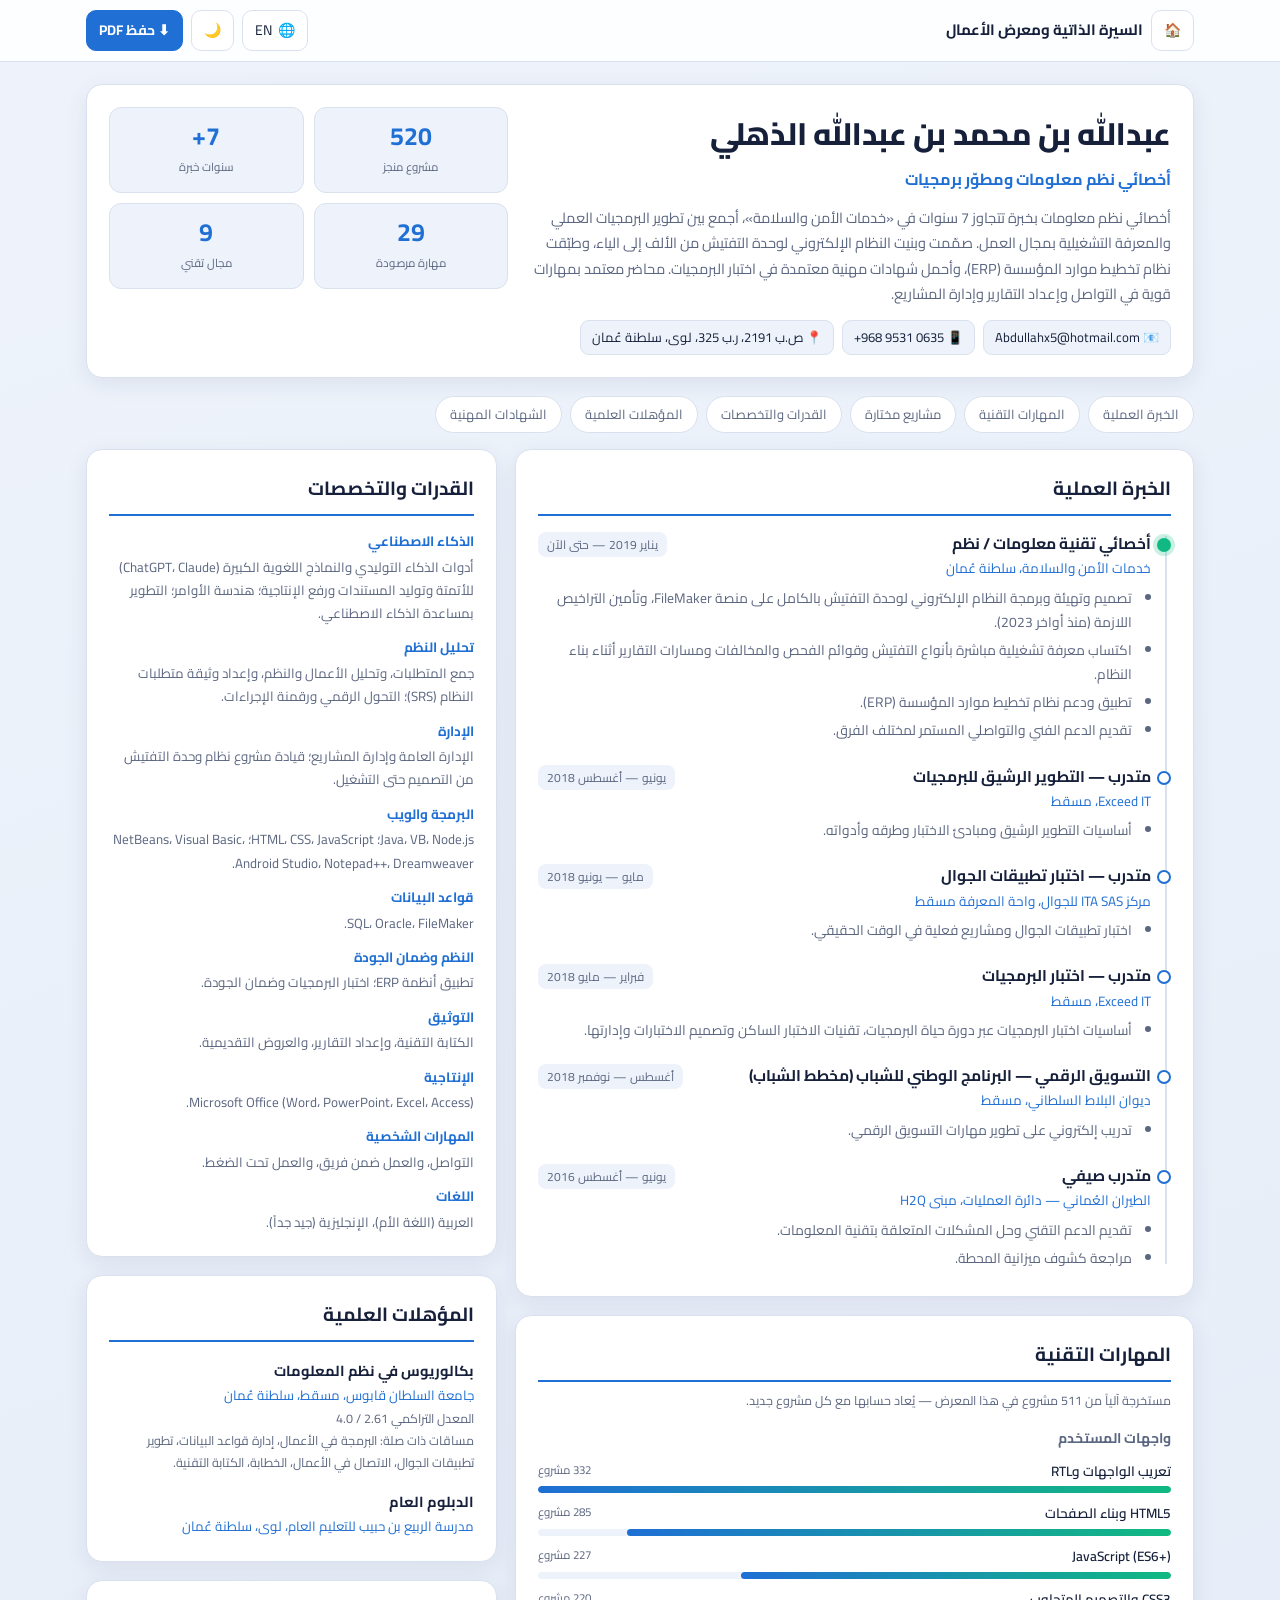
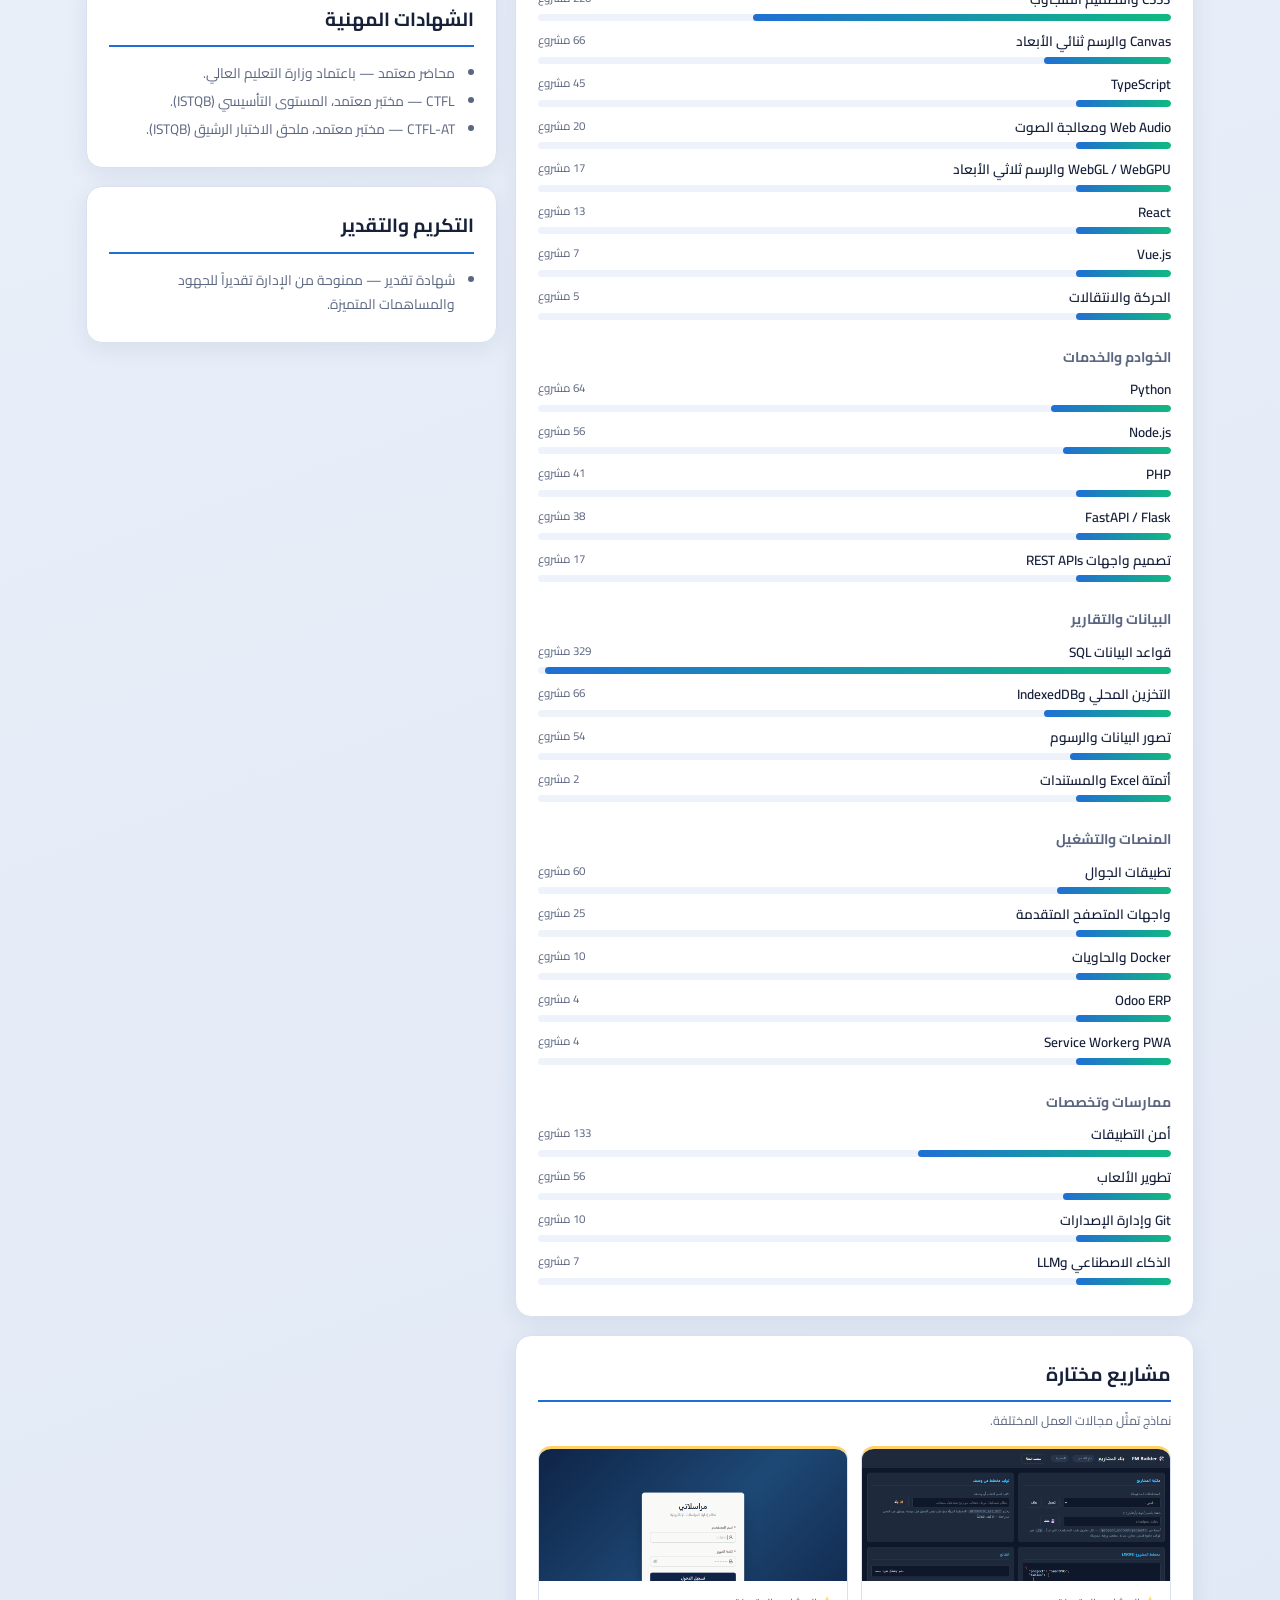
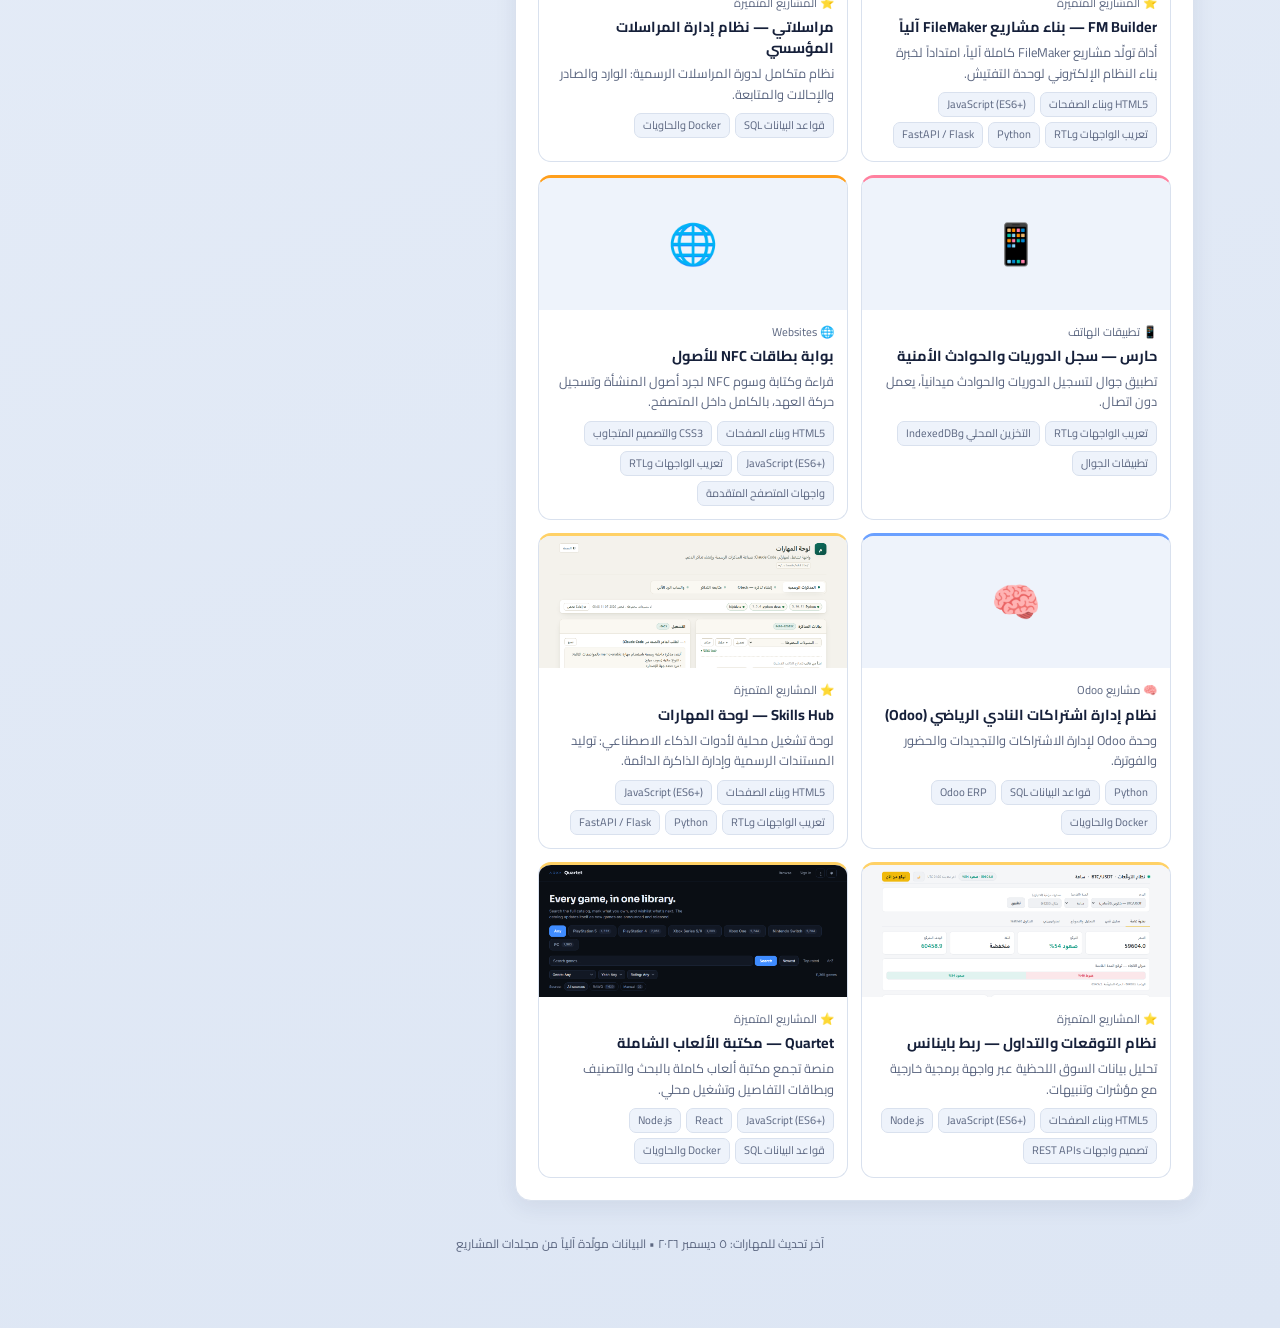
==== index.html @ a4b6e60d "نشر السيرة الذاتية والمشاريع المختارة" ====
<!DOCTYPE html>
<html lang="ar" dir="rtl" data-lang="ar">
<head>
<meta charset="UTF-8">
<meta name="viewport" content="width=device-width, initial-scale=1">
<title>السيرة الذاتية ومعرض الأعمال — عبدالله الذهلي</title>
<link rel="preconnect" href="https://fonts.googleapis.com">
<link rel="preconnect" href="https://fonts.gstatic.com" crossorigin>
<link href="https://fonts.googleapis.com/css2?family=Cairo:wght@400;600;700;800&family=Inter:wght@400;600;700;800&display=swap" rel="stylesheet">
<link rel="stylesheet" href="styles.css">
</head>
<body>

<div id="loader" class="loader">جارِ التحميل…</div>

<!-- شريط التحكم (لا يُطبع) -->
<header class="topbar noprint">
  <div class="tb-in">
    <a class="tb-btn" href="../index.html" title="الرجوع للمعرض">🏠</a>
    <strong class="tb-title" data-i18n="brandTitle">السيرة الذاتية ومعرض الأعمال</strong>
    <div class="tb-sp"></div>
    <button class="tb-btn" id="langBtn" title="Arabic / English">🌐 <span id="langLabel">EN</span></button>
    <button class="tb-btn" id="themeBtn" title="الوضع الليلي">🌙</button>
    <button class="tb-btn primary" id="printBtn" data-i18n="printCv">⬇ حفظ PDF</button>
  </div>
</header>

<main class="page">

  <!-- ══ الترويسة ══ -->
  <section class="hero card">
    <div class="hero-txt">
      <h1 id="pName"></h1>
      <p class="role" id="pTitle"></p>
      <p class="summary" id="pSummary"></p>
      <ul class="contact" id="pContact"></ul>
    </div>
    <div class="hero-stats" id="heroStats"></div>
  </section>

  <!-- ══ التنقل بين الأقسام (لا يُطبع) ══ -->
  <nav class="tabs noprint" id="tabs"></nav>

  <div class="cols">
  <div class="col-main">

    <!-- الخبرة -->
    <section class="card" id="sec-experience">
      <h2 data-i18n="experience">الخبرة العملية</h2>
      <div class="timeline" id="expList"></div>
    </section>

    <!-- المهارات التقنية الآلية -->
    <section class="card" id="sec-skills">
      <h2 data-i18n="autoSkills">المهارات التقنية</h2>
      <p class="hint" id="skillsHint"></p>
      <div class="skillcats" id="skillCats"></div>
    </section>

    <!-- مشاريع مختارة -->
    <section class="card" id="sec-featured">
      <h2 data-i18n="featured">مشاريع مختارة</h2>
      <p class="hint" data-i18n="featuredHint">نماذج تمثّل مجالات العمل المختلفة.</p>
      <div class="fgrid" id="featuredGrid"></div>
    </section>

    <!-- أقسام المعرض -->
    <section class="card noprint" id="sec-portfolio">
      <h2 data-i18n="portfolio">المعرض الكامل</h2>
      <p class="hint" data-i18n="portfolioHint">أقسام المعرض — اضغط أي قسم لفتح فهرسه الكامل.</p>
      <div class="secgrid" id="secGrid"></div>
    </section>

  </div>
  <aside class="col-side">

    <!-- خبرات ومهارات يدوية -->
    <section class="card" id="sec-manual">
      <h2 data-i18n="capabilities">القدرات والتخصصات</h2>
      <dl class="deflist" id="manualSkills"></dl>
    </section>

    <section class="card" id="sec-education">
      <h2 data-i18n="education">المؤهلات العلمية</h2>
      <div id="eduList"></div>
    </section>

    <section class="card" id="sec-certs">
      <h2 data-i18n="certifications">الشهادات المهنية</h2>
      <ul class="bullets" id="certList"></ul>
    </section>

    <section class="card" id="sec-awards">
      <h2 data-i18n="awards">التكريم والتقدير</h2>
      <ul class="bullets" id="awardList"></ul>
    </section>

  </aside>
  </div>

  <footer class="foot">
    <span id="footNote"></span>
  </footer>
</main>

<script src="data.js"></script>
<script src="app.js"></script>
</body>
</html>
---- styles.css ----
/* ═══ السيرة الذاتية ومعرض الأعمال — تصميم ثنائي اللغة (RTL/LTR) + طباعة PDF ═══ */

:root{
  --bg1:#eef3fb; --bg2:#dde6f4; --panel:#ffffff; --card:#ffffff;
  --text:#16203a; --muted:#5b6680; --border:#d9e1ee; --chip:#eef3fb;
  --accent:#1f6fd4; --accent2:#10b981; --shadow:0 6px 22px rgba(20,40,80,.08);
  --radius:16px;
}
html[data-theme="dark"]{
  --bg1:#141f38; --bg2:#0b1120; --panel:#16213a; --card:#16213a;
  --text:#e8eefc; --muted:#9aa8c4; --border:#28345a; --chip:#1e2a47;
  --accent:#5b9bf5; --accent2:#34d399; --shadow:0 6px 22px rgba(0,0,0,.35);
}

*{box-sizing:border-box}
html,body{margin:0;padding:0}
body{
  font-family:"Cairo","Segoe UI",Tahoma,sans-serif;
  background:linear-gradient(160deg,var(--bg1),var(--bg2));
  color:var(--text); min-height:100vh; line-height:1.75;
}
html[data-lang="en"] body{font-family:"Inter","Segoe UI",sans-serif;line-height:1.65}
html[dir="ltr"]{direction:ltr}

.loader{position:fixed;inset:0;display:grid;place-items:center;background:var(--bg2);
  color:var(--muted);font-size:15px;z-index:99}
.loader.hidden{display:none}

/* ── الشريط العلوي ── */
.topbar{position:sticky;top:0;z-index:20;background:color-mix(in srgb,var(--panel) 88%,transparent);
  backdrop-filter:blur(10px);border-bottom:1px solid var(--border)}
.tb-in{max-width:1140px;margin:0 auto;padding:10px 16px;display:flex;align-items:center;gap:8px}
.tb-title{font-size:15px}
.tb-sp{flex:1}
.tb-btn{display:inline-flex;align-items:center;gap:6px;border:1px solid var(--border);
  background:var(--card);color:var(--text);border-radius:10px;padding:7px 12px;font:inherit;
  font-size:14px;cursor:pointer;text-decoration:none;transition:.15s}
.tb-btn:hover{border-color:var(--accent);transform:translateY(-1px)}
.tb-btn.primary{background:var(--accent);border-color:var(--accent);color:#fff;font-weight:700}

/* ── التخطيط ── */
.page{max-width:1140px;margin:0 auto;padding:22px 16px 60px}
.card{background:var(--card);border:1px solid var(--border);border-radius:var(--radius);
  box-shadow:var(--shadow);padding:22px;margin-bottom:18px}
.card h2{margin:0 0 14px;font-size:19px;display:flex;align-items:center;gap:9px;
  padding-bottom:9px;border-bottom:2px solid var(--accent)}
.cols{display:grid;grid-template-columns:1.65fr 1fr;gap:18px;align-items:start}
@media(max-width:900px){.cols{grid-template-columns:1fr}}

/* ── الترويسة ── */
.hero{display:grid;grid-template-columns:1.6fr 1fr;gap:24px}
@media(max-width:820px){.hero{grid-template-columns:1fr}}
.hero h1{margin:0 0 4px;font-size:31px;font-weight:800;letter-spacing:-.3px}
.hero .role{margin:0 0 12px;color:var(--accent);font-weight:700;font-size:16px}
.hero .summary{margin:0 0 14px;color:var(--muted);font-size:14.5px}
.contact{list-style:none;margin:0;padding:0;display:flex;flex-wrap:wrap;gap:8px}
.contact li{background:var(--chip);border:1px solid var(--border);border-radius:9px;
  padding:5px 11px;font-size:13px}
.contact a{color:inherit;text-decoration:none}
.hero-stats{display:grid;grid-template-columns:1fr 1fr;gap:10px;align-content:start}
.stat{background:var(--chip);border:1px solid var(--border);border-radius:12px;padding:13px;text-align:center}
.stat b{display:block;font-size:25px;color:var(--accent);line-height:1.2}
.stat span{font-size:11.5px;color:var(--muted)}

/* ── التبويبات ── */
.tabs{display:flex;flex-wrap:wrap;gap:8px;margin-bottom:16px}
.tabs a{background:var(--card);border:1px solid var(--border);border-radius:999px;
  padding:6px 14px;font-size:13px;text-decoration:none;color:var(--muted);transition:.15s}
.tabs a:hover{color:var(--accent);border-color:var(--accent)}

/* ── الخط الزمني للخبرة ── */
.timeline{position:relative;padding-inline-start:20px}
.timeline::before{content:"";position:absolute;inset-inline-start:4px;top:6px;bottom:6px;
  width:2px;background:var(--border)}
.tl-item{position:relative;margin-bottom:20px}
.tl-item:last-child{margin-bottom:0}
.tl-item::before{content:"";position:absolute;inset-inline-start:-20px;top:8px;width:10px;height:10px;
  border-radius:50%;background:var(--card);border:2px solid var(--accent)}
.tl-item.current::before{background:var(--accent2);border-color:var(--accent2);
  box-shadow:0 0 0 4px color-mix(in srgb,var(--accent2) 22%,transparent)}
.tl-head{display:flex;flex-wrap:wrap;justify-content:space-between;gap:6px;align-items:baseline}
.tl-role{font-weight:700;font-size:15.5px}
.tl-period{font-size:12px;color:var(--muted);background:var(--chip);border-radius:8px;padding:2px 9px;white-space:nowrap}
.tl-org{color:var(--accent);font-size:13.5px;margin-bottom:5px}
.bullets{margin:0;padding-inline-start:19px;color:var(--muted);font-size:13.8px}
.bullets li{margin-bottom:4px}

/* ── المهارات الآلية ── */
.hint{margin:-6px 0 14px;font-size:12.5px;color:var(--muted)}
.skillcats{display:grid;gap:16px}
.skillcat h3{margin:0 0 9px;font-size:14px;color:var(--muted);font-weight:700}
.skill{margin-bottom:9px}
.skill-top{display:flex;justify-content:space-between;font-size:13.5px;margin-bottom:3px;gap:8px}
.skill-top b{font-weight:600}
.skill-n{color:var(--muted);font-size:11.5px;white-space:nowrap}
.bar{height:7px;border-radius:99px;background:var(--chip);overflow:hidden}
.bar i{display:block;height:100%;border-radius:99px;
  background:linear-gradient(90deg,var(--accent),var(--accent2));
  width:0;transition:width .8s cubic-bezier(.2,.8,.2,1)}

/* ── المشاريع المختارة ── */
.fgrid{display:grid;grid-template-columns:repeat(auto-fill,minmax(255px,1fr));gap:13px}
.fcard{display:flex;flex-direction:column;text-decoration:none;color:inherit;
  background:var(--card);border:1px solid var(--border);
  border-top:3px solid var(--sc,var(--accent));border-radius:13px;overflow:hidden;transition:.16s}
.fcard:hover{transform:translateY(-3px);box-shadow:var(--shadow);border-color:var(--sc)}
.fthumb{width:100%;height:132px;object-fit:cover;object-position:top;display:block;
  background:var(--chip)}
.fthumb.ph{display:grid;place-items:center;font-size:40px}
.fbody{padding:12px 13px 13px}
.fsec{font-size:11.5px;color:var(--muted);margin-bottom:3px}
.fname{font-weight:700;font-size:14.5px;line-height:1.45;margin-bottom:5px}
.fnote{margin:0 0 9px;font-size:12.8px;color:var(--muted);line-height:1.6}
.fchips{display:flex;flex-wrap:wrap;gap:5px}
.fchip{background:var(--chip);border:1px solid var(--border);border-radius:7px;
  padding:2px 8px;font-size:11px;color:var(--muted)}

/* ── أقسام المعرض ── */
.secgrid{display:grid;grid-template-columns:repeat(auto-fill,minmax(168px,1fr));gap:11px}
.seccard{display:block;text-decoration:none;color:inherit;background:var(--chip);
  border:1px solid var(--border);border-inline-start:4px solid var(--sc,var(--accent));
  border-radius:12px;padding:13px;transition:.16s}
.seccard:hover{transform:translateY(-3px);box-shadow:var(--shadow)}
.seccard .ic{font-size:22px}
.seccard .nm{font-weight:700;font-size:13.5px;margin:5px 0 2px}
.seccard .ct{font-size:12px;color:var(--muted)}

/* ── قوائم التعريف ── */
.deflist{margin:0}
.deflist dt{font-weight:700;font-size:13.5px;color:var(--accent);margin-top:11px}
.deflist dt:first-child{margin-top:0}
.deflist dd{margin:2px 0 0;font-size:13.3px;color:var(--muted)}
.edu{margin-bottom:14px}
.edu:last-child{margin-bottom:0}
.edu b{font-size:14.5px}
.edu .org{color:var(--accent);font-size:13.3px}
.edu .meta{font-size:12.5px;color:var(--muted)}

.foot{text-align:center;color:var(--muted);font-size:12px;padding:14px}

/* ══ الطباعة / PDF ══ */
@media print{
  @page{size:A4;margin:12mm}
  .noprint{display:none !important}
  body{background:#fff;color:#000;line-height:1.5;font-size:11pt}
  .page{max-width:none;padding:0}
  .card{box-shadow:none;border:none;border-radius:0;padding:0 0 10px;margin-bottom:12px;
    break-inside:avoid}
  .card h2{font-size:13pt;border-bottom:1.5pt solid #333;color:#000}
  .cols{grid-template-columns:1.6fr 1fr;gap:16px}
  .hero{grid-template-columns:1fr;gap:8px}
  .hero-stats{display:none}
  .hero h1{font-size:20pt}
  .stat,.contact li{background:none;border:none;padding:0}
  .contact{gap:14px}
  .tl-item,.skillcat,.edu,.fcard{break-inside:avoid}
  /* في السيرة المطبوعة تُغني العناوين عن الصور — نُبقي النص والتقنيات فقط */
  .fthumb{display:none}
  .fgrid{grid-template-columns:1fr 1fr;gap:8px}
  .fcard{border:none;border-inline-start:2pt solid #444;border-radius:0}
  .fbody{padding:0 0 0 8px}
  .fchip{border:none;background:none;padding:0}
  .fchips{gap:0}
  .fchip::after{content:" · "}
  .fchip:last-child::after{content:""}
  .bar i{background:#444 !important;-webkit-print-color-adjust:exact;print-color-adjust:exact}
  a{color:#000;text-decoration:none}
}
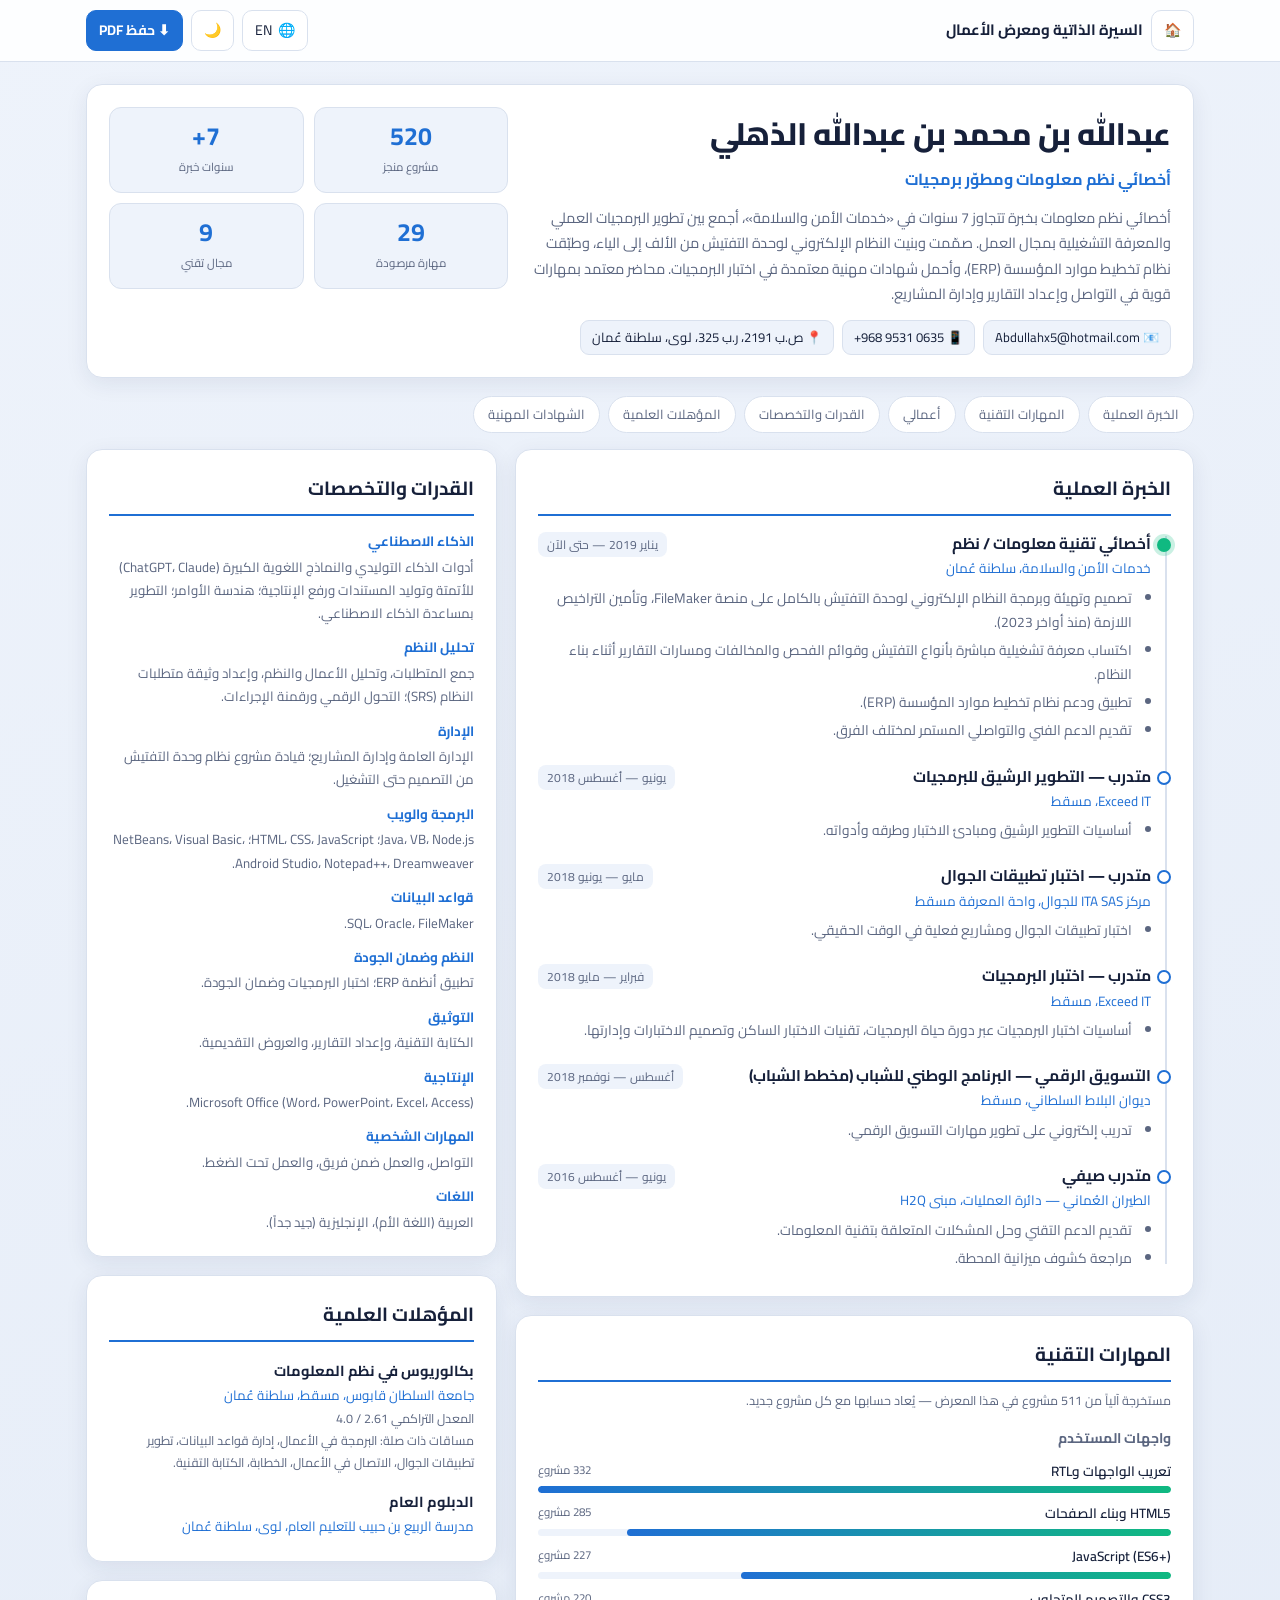
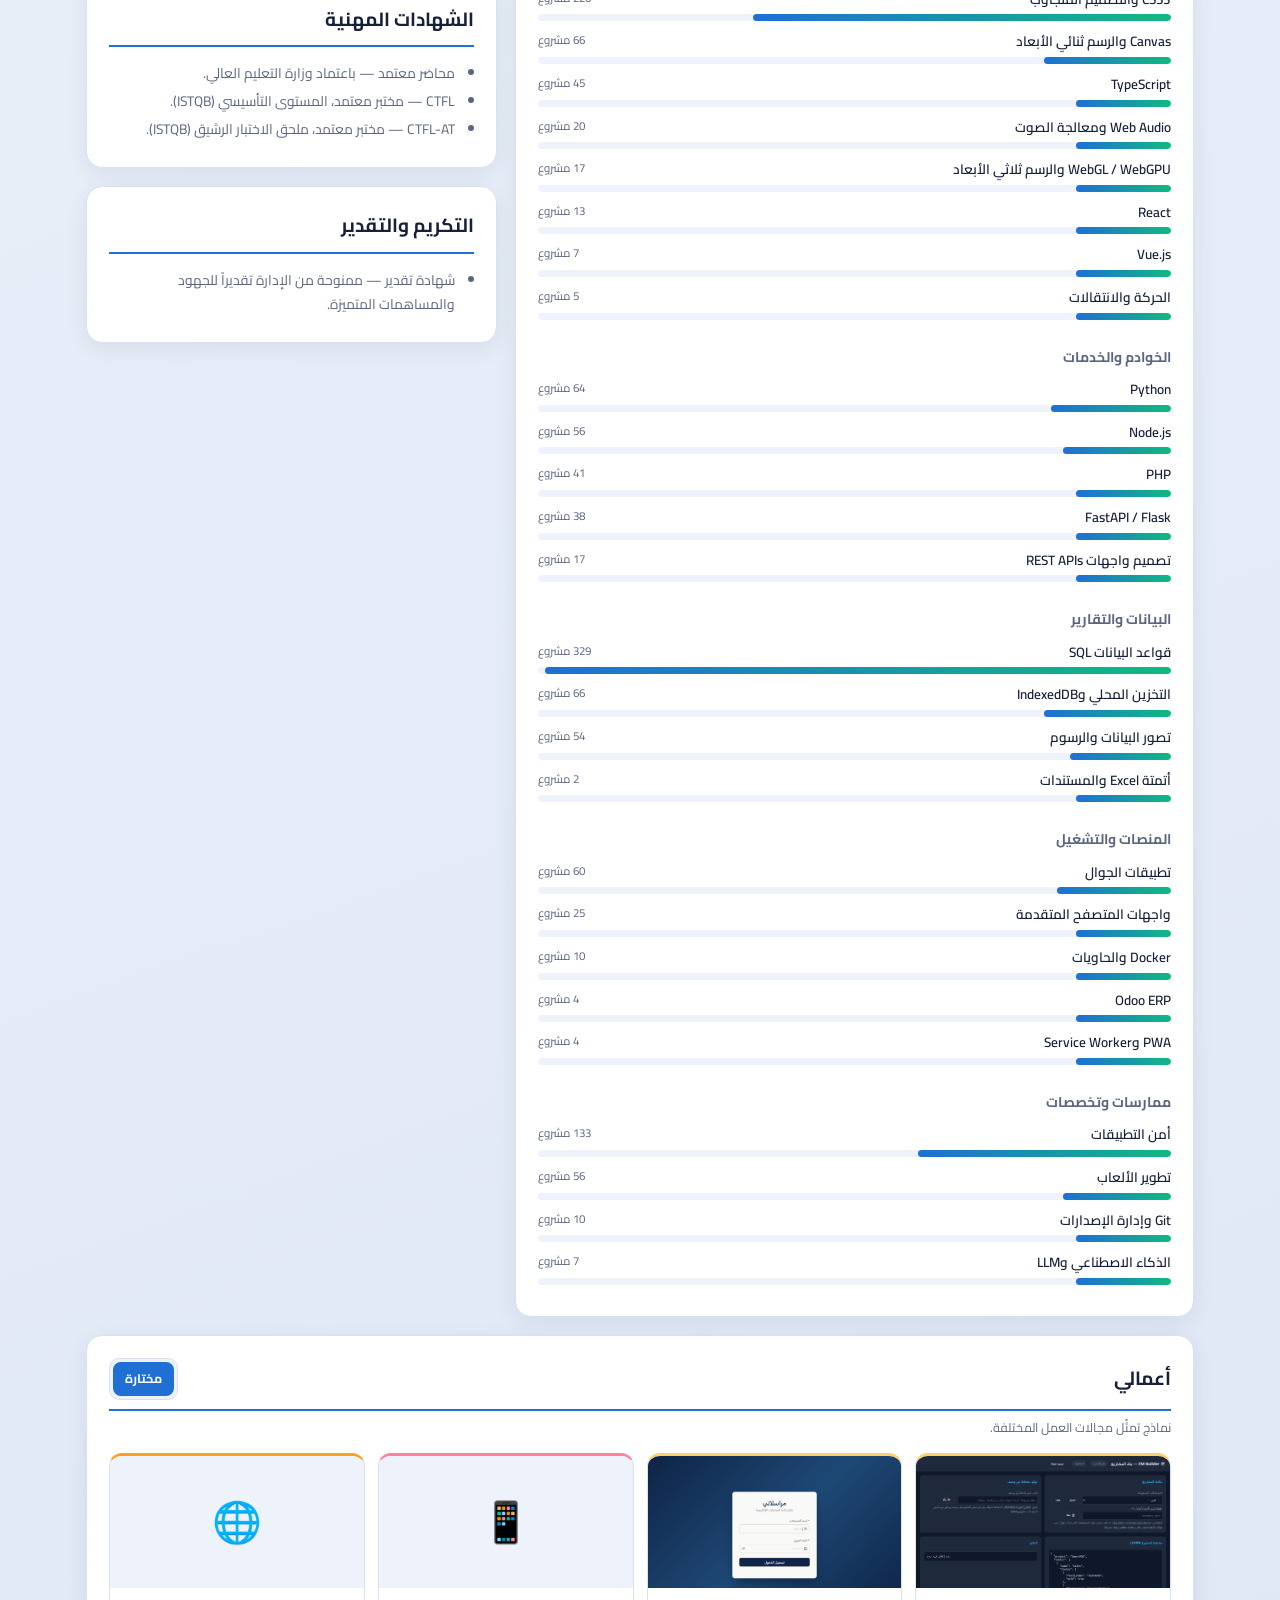
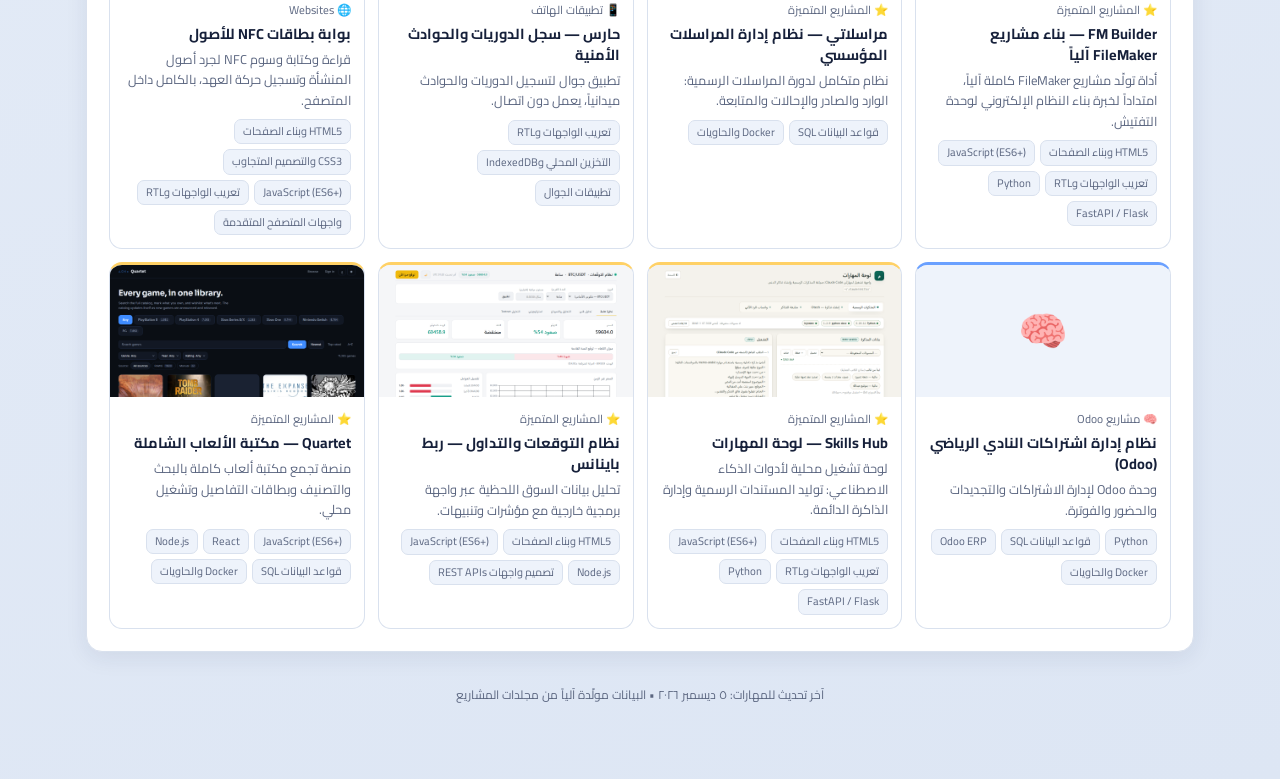
==== commit b341ab6a: "تحديث: مختارة فقط، بعرض الصفحة كاملاً" ====
--- a/index.html
+++ b/index.html
@@ -57,20 +57,6 @@
       <div class="skillcats" id="skillCats"></div>
     </section>
 
-    <!-- مشاريع مختارة -->
-    <section class="card" id="sec-featured">
-      <h2 data-i18n="featured">مشاريع مختارة</h2>
-      <p class="hint" data-i18n="featuredHint">نماذج تمثّل مجالات العمل المختلفة.</p>
-      <div class="fgrid" id="featuredGrid"></div>
-    </section>
-
-    <!-- أقسام المعرض -->
-    <section class="card noprint" id="sec-portfolio">
-      <h2 data-i18n="portfolio">المعرض الكامل</h2>
-      <p class="hint" data-i18n="portfolioHint">أقسام المعرض — اضغط أي قسم لفتح فهرسه الكامل.</p>
-      <div class="secgrid" id="secGrid"></div>
-    </section>
-
   </div>
   <aside class="col-side">
 
@@ -98,6 +84,20 @@
   </aside>
   </div>
 
+  <!-- أعمالي: بعرض الصفحة كاملاً — مختارة / فهرس المكتبة / المكتبة كاملة -->
+  <section class="card" id="sec-featured">
+    <div class="libhead">
+      <h2 data-i18n="myWork">أعمالي</h2>
+      <div class="segmented noprint" id="libModes"></div>
+    </div>
+    <input type="search" id="libSearch" class="libsearch noprint" hidden>
+    <p class="hint" id="libHint"></p>
+    <div class="fgrid" id="libGrid"></div>
+    <div class="libmore noprint" id="libMore" hidden></div>
+    <!-- شبكة الأقسام تظهر فقط في وضع «مختارة» على النسخة المحلية -->
+    <div class="secgrid noprint" id="secGrid" hidden></div>
+  </section>
+
   <footer class="foot">
     <span id="footNote"></span>
   </footer>
--- a/styles.css
+++ b/styles.css
@@ -98,8 +98,31 @@
   background:linear-gradient(90deg,var(--accent),var(--accent2));
   width:0;transition:width .8s cubic-bezier(.2,.8,.2,1)}
 
+/* ── رأس «أعمالي» والتبديل بين الأوضاع ── */
+.libhead{display:flex;flex-wrap:wrap;align-items:center;justify-content:space-between;gap:10px;
+  margin-bottom:12px;padding-bottom:9px;border-bottom:2px solid var(--accent)}
+.libhead h2{margin:0;border:none;padding:0}
+.segmented{display:inline-flex;background:var(--chip);border:1px solid var(--border);
+  border-radius:10px;padding:3px;gap:2px}
+.segmented button{border:none;background:none;color:var(--muted);font:inherit;font-size:12.5px;
+  font-weight:700;padding:6px 12px;border-radius:8px;cursor:pointer;white-space:nowrap;transition:.14s}
+.segmented button:hover{color:var(--text)}
+.segmented button.on{background:var(--accent);color:#fff}
+.libsearch{width:100%;box-sizing:border-box;margin-bottom:12px;padding:9px 13px;font:inherit;
+  font-size:14px;border:1px solid var(--border);border-radius:10px;background:var(--card);color:var(--text)}
+.libsearch:focus{outline:none;border-color:var(--accent)}
+.libmore{text-align:center;margin-top:14px}
+.libmore button{background:var(--card);border:1px solid var(--border);color:var(--accent);
+  font:inherit;font-weight:700;padding:8px 22px;border-radius:10px;cursor:pointer}
+.libmore button:hover{border-color:var(--accent)}
+/* بطاقة الفهرس: أصغر، بلا صورة كبيرة */
+.fcard.compact .fthumb{height:74px;font-size:26px}
+.fcard.compact .fname{font-size:13.5px;margin-bottom:4px}
+.fcard.plain{cursor:default}
+.fcard.plain:hover{transform:none;box-shadow:none;border-color:var(--border)}
+
 /* ── المشاريع المختارة ── */
-.fgrid{display:grid;grid-template-columns:repeat(auto-fill,minmax(255px,1fr));gap:13px}
+.fgrid{display:grid;grid-template-columns:repeat(auto-fill,minmax(230px,1fr));gap:13px}
 .fcard{display:flex;flex-direction:column;text-decoration:none;color:inherit;
   background:var(--card);border:1px solid var(--border);
   border-top:3px solid var(--sc,var(--accent));border-radius:13px;overflow:hidden;transition:.16s}
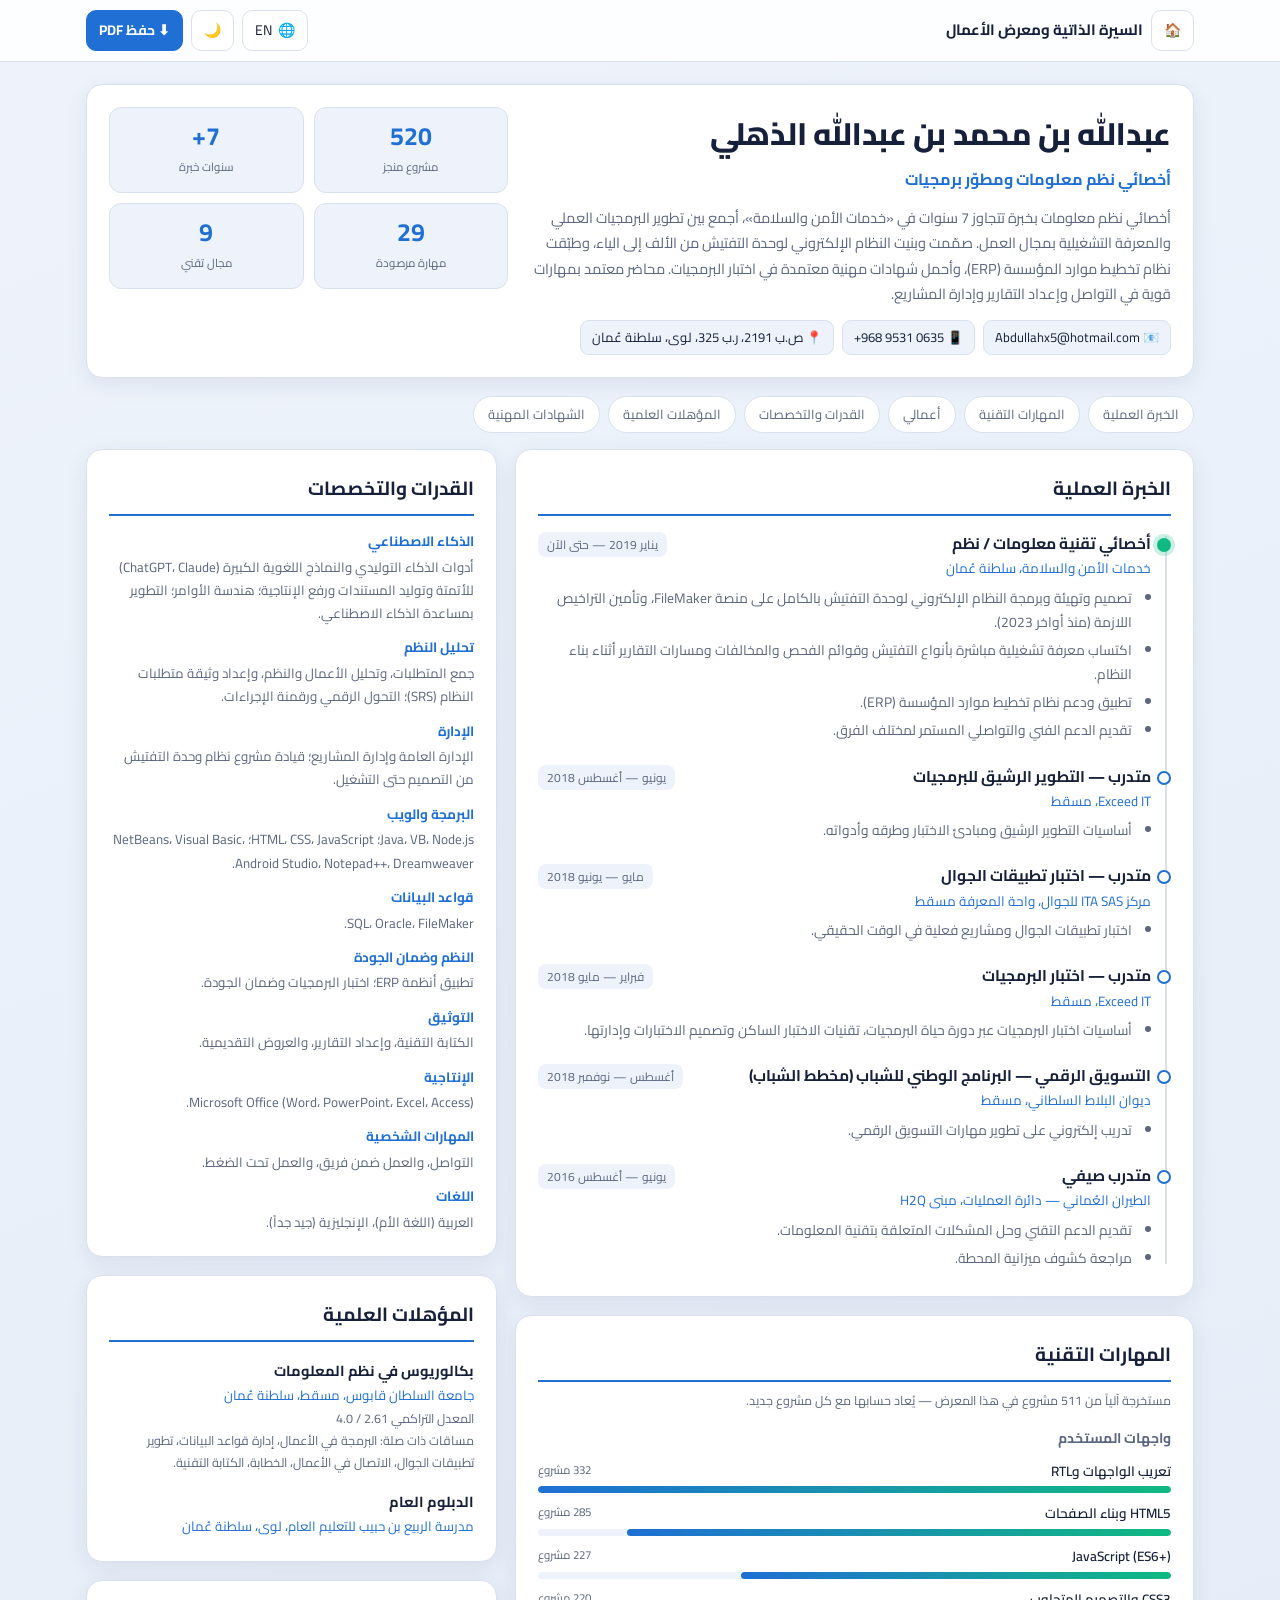
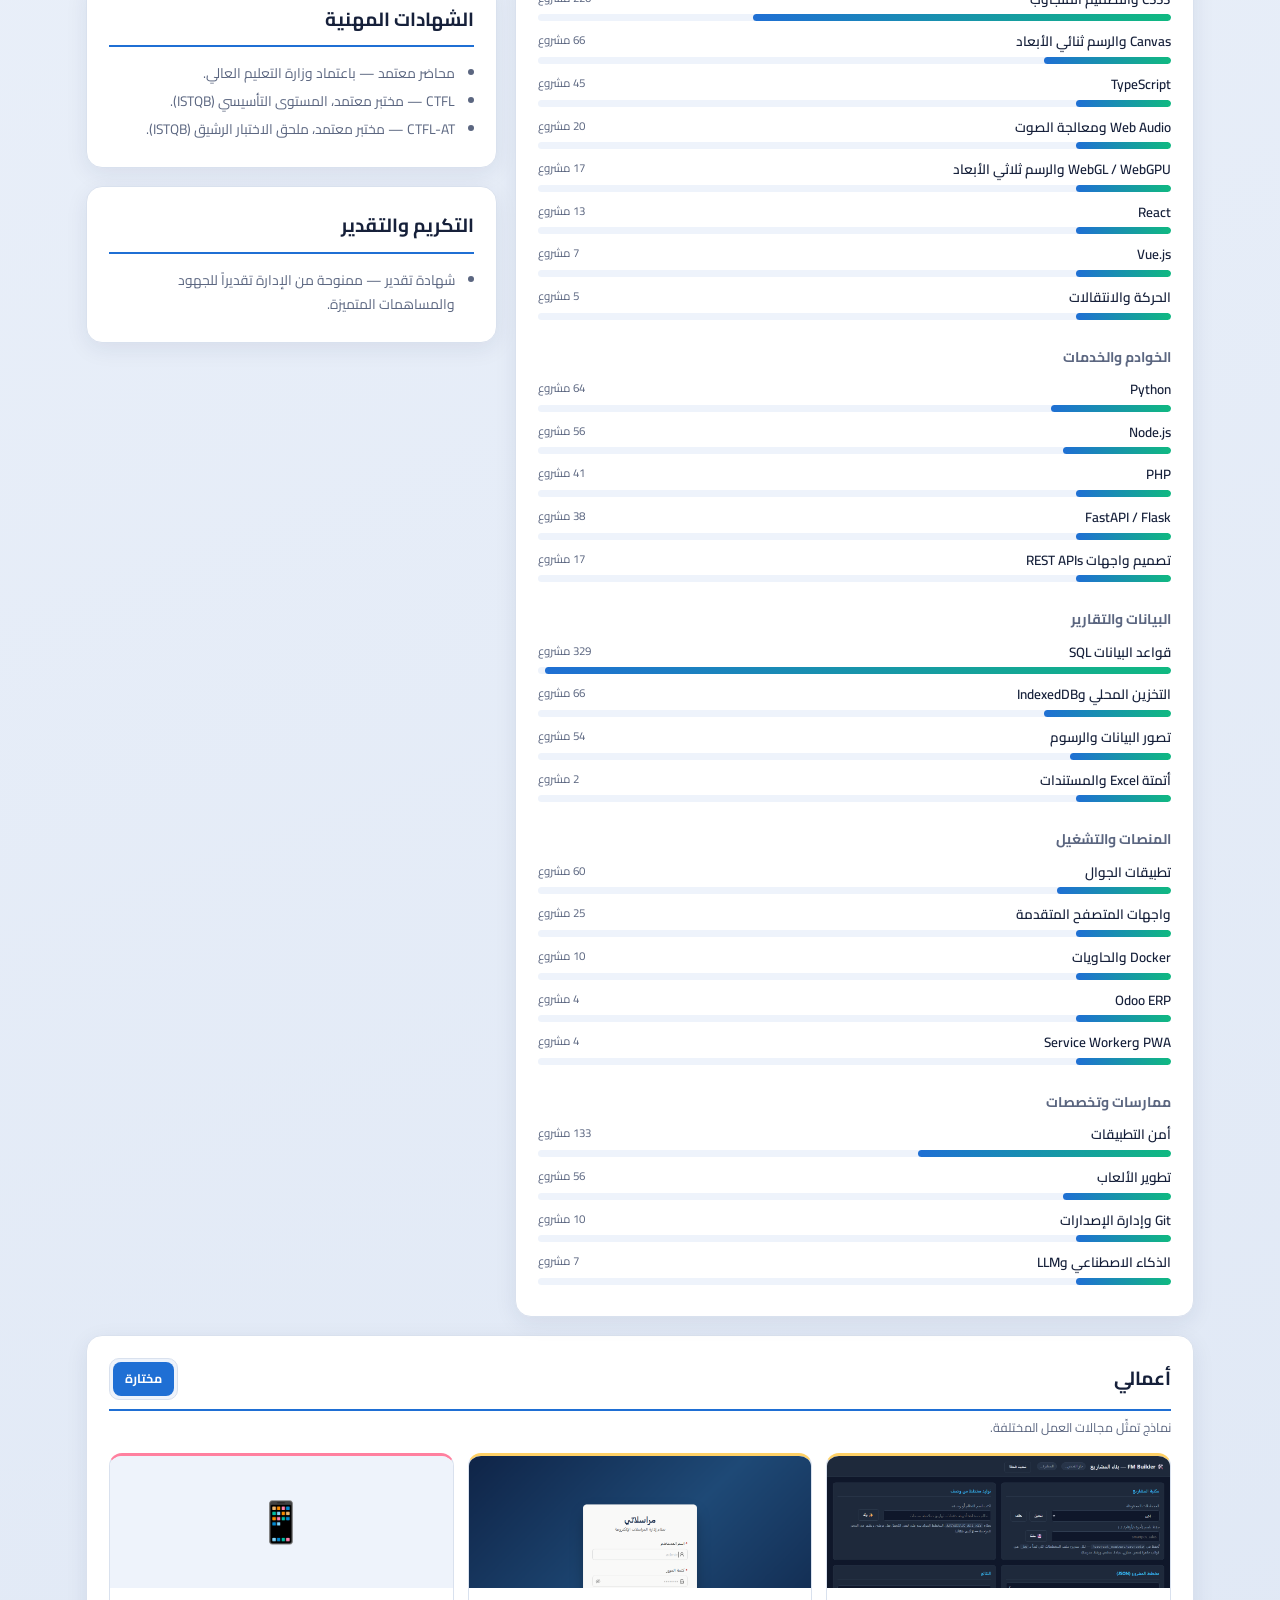
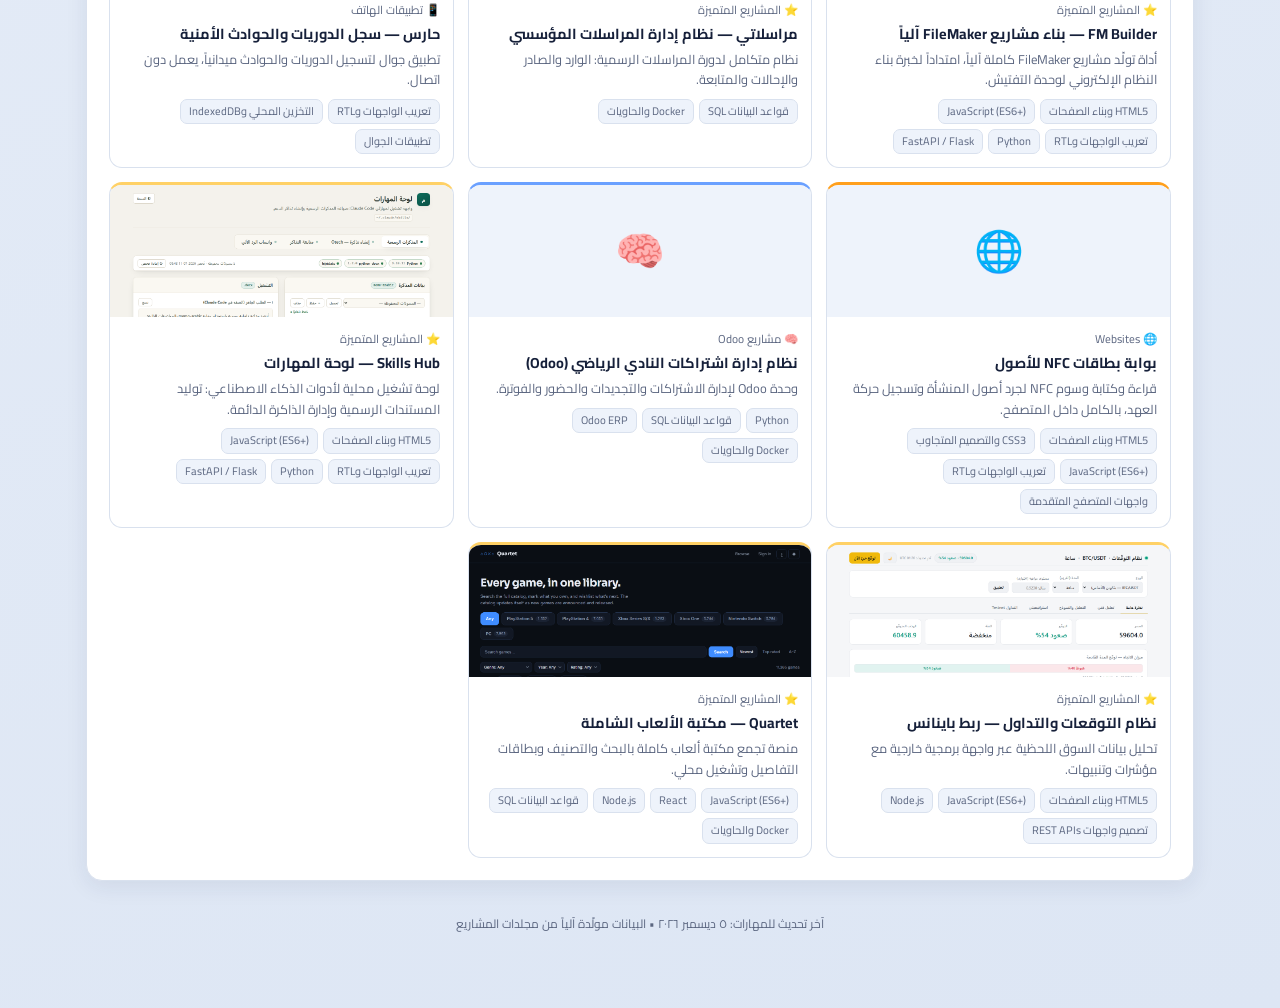
==== commit 7d76855c: "تحديث: رمز QR في نسخة الطباعة" ====
--- a/index.html
+++ b/index.html
@@ -36,6 +36,7 @@
       <ul class="contact" id="pContact"></ul>
     </div>
     <div class="hero-stats" id="heroStats"></div>
+    <div class="printqr"><div class="qrbox"><svg xmlns="http://www.w3.org/2000/svg" viewBox="0 0 33 33" class="qr"><path class="qrline" stroke="#000" d="M2 2.5h7m2 0h1m4 0h1m2 0h3m2 0h7m-29 1h1m5 0h1m1 0h2m1 0h1m1 0h1m3 0h1m1 0h2m1 0h1m5 0h1m-29 1h1m1 0h3m1 0h1m2 0h1m5 0h1m3 0h1m2 0h1m1 0h3m1 0h1m-29 1h1m1 0h3m1 0h1m3 0h1m1 0h2m4 0h2m2 0h1m1 0h3m1 0h1m-29 1h1m1 0h3m1 0h1m1 0h3m1 0h2m2 0h1m2 0h1m2 0h1m1 0h3m1 0h1m-29 1h1m5 0h1m4 0h1m2 0h2m1 0h3m2 0h1m5 0h1m-29 1h7m1 0h1m1 0h1m1 0h1m1 0h1m1 0h1m1 0h1m1 0h1m1 0h7m-20 1h2m4 0h1m1 0h1m2 0h1m-21 1h1m1 0h1m1 0h1m1 0h1m9 0h2m1 0h2m3 0h1m2 0h1m-27 1h2m1 0h1m2 0h4m1 0h2m1 0h1m6 0h1m2 0h1m2 0h1m-26 1h2m1 0h6m2 0h1m3 0h1m1 0h4m2 0h3m-27 1h4m3 0h3m1 0h2m1 0h2m1 0h1m1 0h1m1 0h1m3 0h1m-28 1h2m3 0h6m3 0h4m3 0h3m1 0h1m1 0h2m-29 1h1m1 0h2m3 0h1m2 0h2m2 0h1m2 0h2m2 0h2m2 0h1m2 0h1m-28 1h1m2 0h3m5 0h2m2 0h1m3 0h3m2 0h1m1 0h2m-29 1h4m3 0h3m1 0h2m3 0h4m4 0h2m1 0h1m-27 1h3m2 0h1m4 0h1m5 0h1m3 0h2m2 0h1m1 0h2m-28 1h1m2 0h1m2 0h3m1 0h1m1 0h1m1 0h3m4 0h1m2 0h2m1 0h1m-29 1h1m1 0h5m2 0h2m1 0h1m1 0h1m2 0h2m1 0h1m1 0h2m3 0h2m-28 1h1m1 0h1m3 0h2m1 0h1m2 0h2m2 0h1m1 0h1m1 0h2m1 0h2m1 0h1m-28 1h1m3 0h1m1 0h1m5 0h1m1 0h1m1 0h3m1 0h5m-17 1h2m4 0h3m3 0h1m3 0h1m1 0h3m-29 1h7m3 0h4m3 0h1m1 0h2m1 0h1m1 0h2m1 0h2m-29 1h1m5 0h1m3 0h2m4 0h2m1 0h2m3 0h2m1 0h2m-29 1h1m1 0h3m1 0h1m1 0h4m3 0h3m2 0h5m3 0h1m-29 1h1m1 0h3m1 0h1m4 0h1m1 0h1m6 0h1m2 0h2m1 0h3m-29 1h1m1 0h3m1 0h1m1 0h2m4 0h1m3 0h4m1 0h3m2 0h1m-29 1h1m5 0h1m2 0h5m2 0h3m1 0h3m4 0h1m-28 1h7m1 0h2m1 0h2m2 0h3m2 0h1m1 0h2m3 0h2"/></svg></div><span>امسح لفتح النسخة التفاعلية<br>https://monsterx7000.github.io/CV/</span></div><!-- يُحقن رمز QR هنا في حزمة النشر فقط (نسخة الطباعة) -->
   </section>
 
   <!-- ══ التنقل بين الأقسام (لا يُطبع) ══ -->
--- a/styles.css
+++ b/styles.css
@@ -122,7 +122,12 @@
 .fcard.plain:hover{transform:none;box-shadow:none;border-color:var(--border)}
 
 /* ── المشاريع المختارة ── */
-.fgrid{display:grid;grid-template-columns:repeat(auto-fill,minmax(230px,1fr));gap:13px}
+/* «مختارة»: ثلاثة أعمدة ثابتة لبطاقات أكبر، تتجاوب للأضيق */
+.fgrid{display:grid;grid-template-columns:repeat(3,1fr);gap:14px}
+@media(max-width:820px){.fgrid{grid-template-columns:repeat(2,1fr)}}
+@media(max-width:520px){.fgrid{grid-template-columns:1fr}}
+/* وضعا المكتبة (بطاقات مختصرة): كثافة أعلى لأن العناصر مئات */
+.fgrid:has(.compact){grid-template-columns:repeat(auto-fill,minmax(190px,1fr))}
 .fcard{display:flex;flex-direction:column;text-decoration:none;color:inherit;
   background:var(--card);border:1px solid var(--border);
   border-top:3px solid var(--sc,var(--accent));border-radius:13px;overflow:hidden;transition:.16s}
@@ -161,6 +166,9 @@
 
 .foot{text-align:center;color:var(--muted);font-size:12px;padding:14px}
 
+/* رمز QR — مخفيّ على الشاشة، يظهر عند الطباعة فقط */
+.printqr{display:none}
+
 /* ══ الطباعة / PDF ══ */
 @media print{
   @page{size:A4;margin:12mm}
@@ -174,6 +182,11 @@
   .hero{grid-template-columns:1fr;gap:8px}
   .hero-stats{display:none}
   .hero h1{font-size:20pt}
+  /* رمز QR في ترويسة السيرة المطبوعة */
+  .printqr{display:flex;align-items:center;gap:10px;margin-top:6px}
+  .printqr .qrbox{width:82px;height:82px;flex:0 0 auto}
+  .printqr .qr{width:82px;height:82px;shape-rendering:crispedges}
+  .printqr span{font-size:8.5pt;color:#333;line-height:1.5}
   .stat,.contact li{background:none;border:none;padding:0}
   .contact{gap:14px}
   .tl-item,.skillcat,.edu,.fcard{break-inside:avoid}
